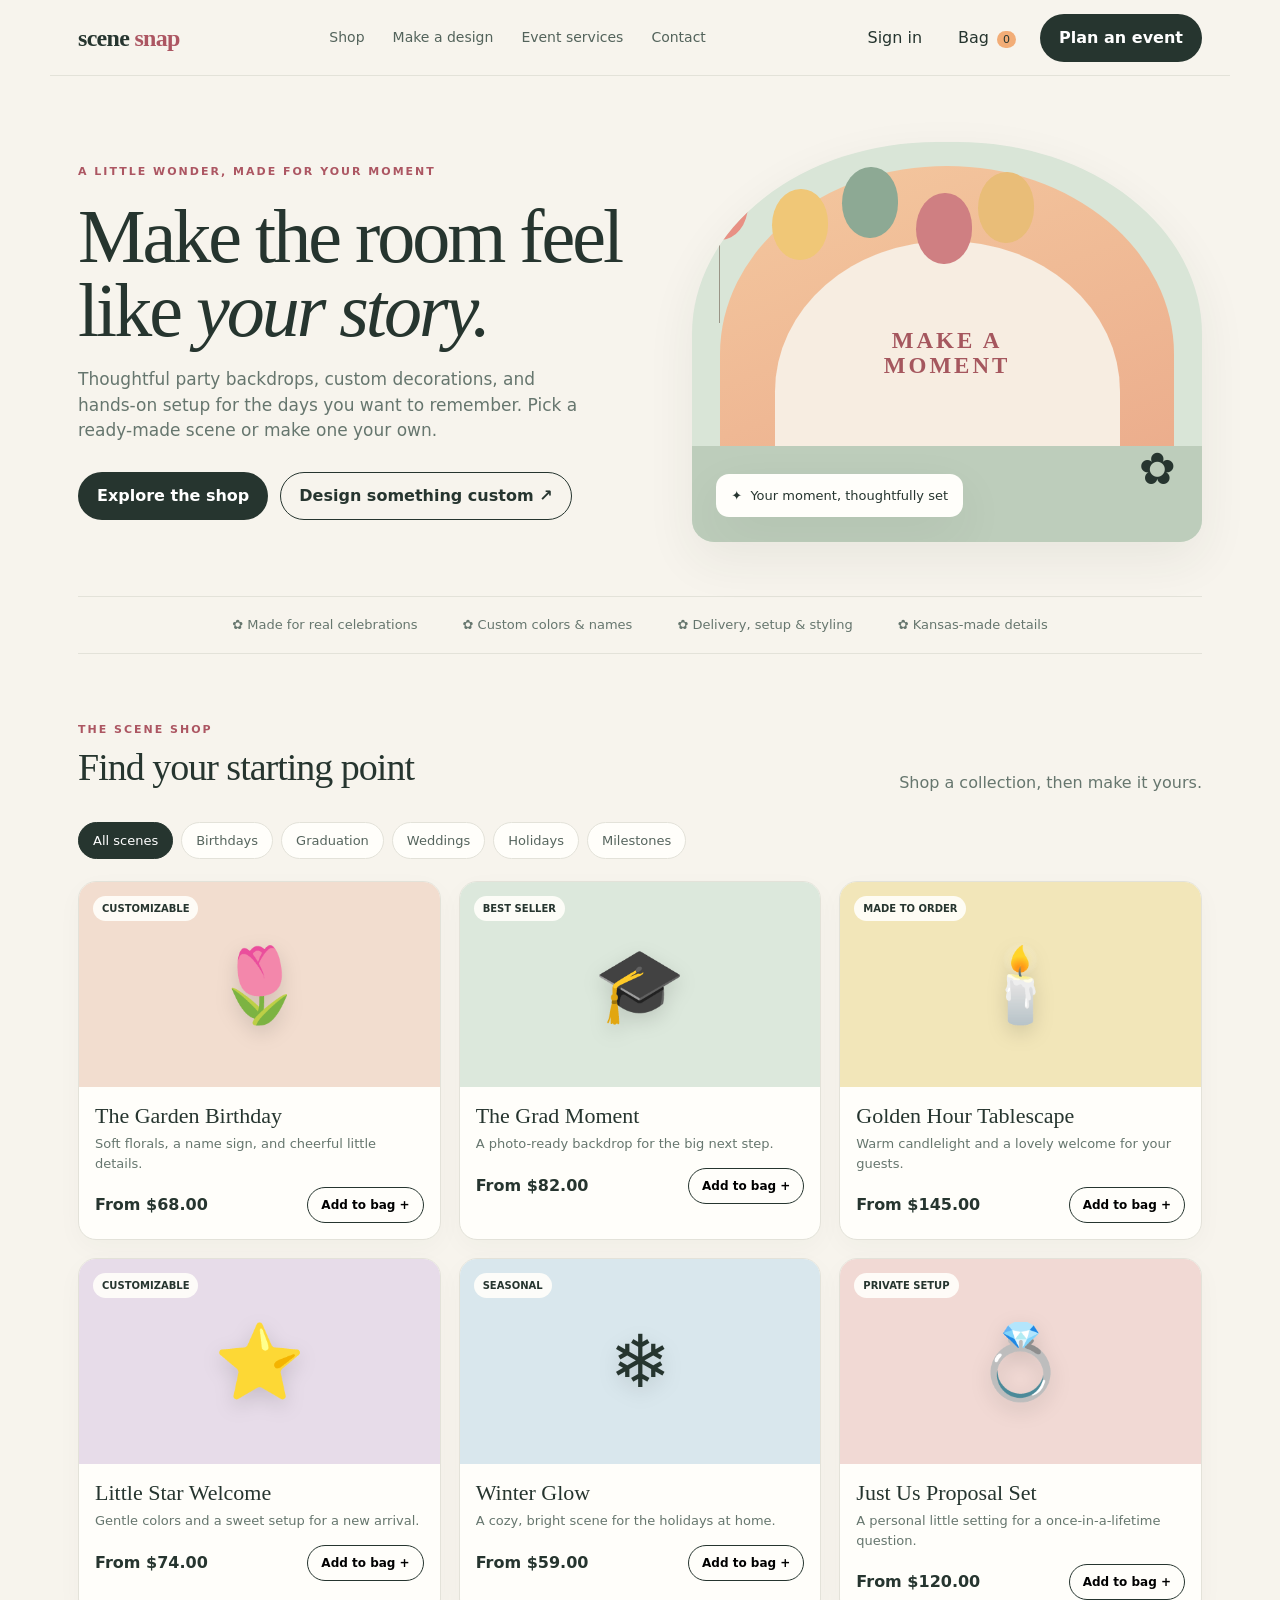
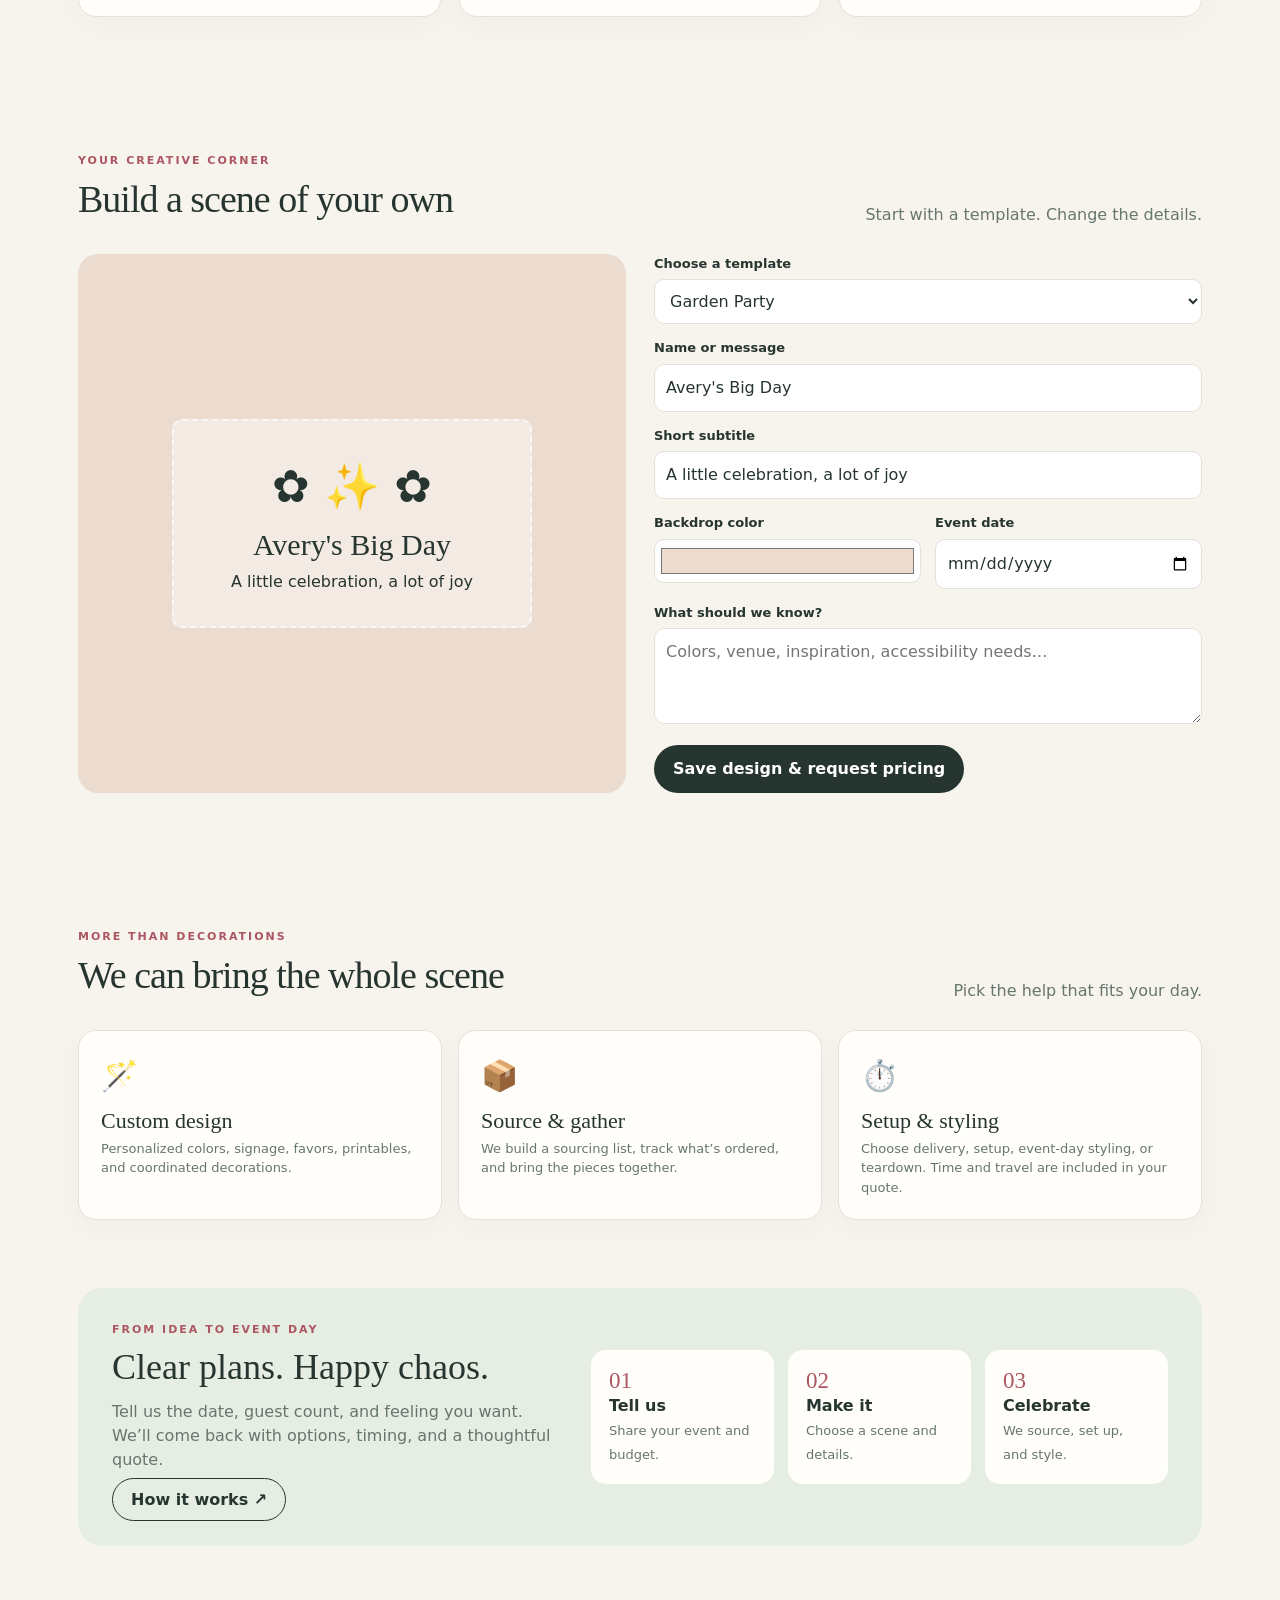
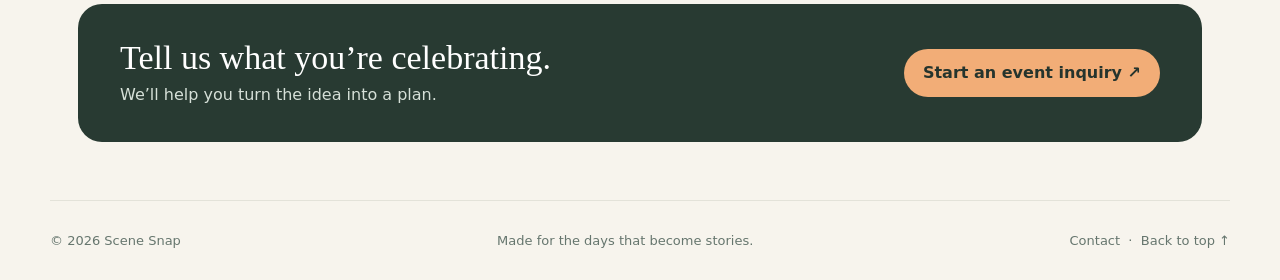
==== index.html @ 7cbe095a "Add Scene Snap storefront" ====
<!doctype html>
<html lang="en">
<head>
  <meta charset="utf-8"><meta name="viewport" content="width=device-width,initial-scale=1">
  <meta name="theme-color" content="#f7f4ed"><title>Scene Snap | Make the moment</title>
  <style>
    :root{--ink:#26352f;--muted:#66766e;--paper:#f7f4ed;--white:#fffefa;--green:#dce9dc;--orange:#f2ad77;--berry:#ac5662;--line:#e3e2d9;--shadow:0 18px 50px #27352d12}*{box-sizing:border-box}body{margin:0;background:var(--paper);color:var(--ink);font:16px/1.5 Inter,ui-sans-serif,system-ui,-apple-system,"Segoe UI",sans-serif}button,input,select,textarea{font:inherit}button{cursor:pointer}a{color:inherit;text-decoration:none}.shell{max-width:1180px;margin:auto;padding:0 28px}.topbar{height:76px;display:flex;align-items:center;justify-content:space-between;border-bottom:1px solid var(--line)}.brand{font-family:Georgia,serif;font-size:24px;font-weight:700;letter-spacing:-.7px}.brand i{font-style:normal;color:var(--berry)}.nav{display:flex;gap:28px;color:#53635b;font-size:14px}.nav a:hover{color:var(--berry)}.actions{display:flex;align-items:center;gap:12px}.plain,.pill{border:0;background:transparent;color:var(--ink);padding:10px 12px}.pill{background:var(--ink);color:white;border-radius:999px;padding:12px 19px;font-weight:650}.pill:hover{background:#3b5146}.cart{position:relative}.count{font-size:11px;background:var(--orange);border-radius:99px;padding:2px 6px;margin-left:3px}.hero{display:grid;grid-template-columns:1.04fr .96fr;gap:62px;align-items:center;padding:66px 0 54px}.eyebrow{text-transform:uppercase;letter-spacing:2px;font-size:11px;font-weight:800;color:var(--berry)}h1,h2,h3,p{margin-top:0}h1{font:clamp(45px,6vw,76px)/.98 Georgia,serif;letter-spacing:-3px;margin:18px 0 20px;max-width:600px}.hero p{max-width:500px;color:var(--muted);font-size:17px}.hero-ctas{display:flex;gap:12px;align-items:center;margin-top:28px}.secondary{border:1px solid var(--ink);border-radius:999px;padding:11px 18px;background:transparent;font-weight:650}.hero-art{height:400px;position:relative;border-radius:48% 48% 22px 22px;background:#d9e5d7;overflow:hidden;box-shadow:var(--shadow)}.arch{position:absolute;inset:24px 28px 0;background:linear-gradient(160deg,#f4c89f,#eaa889);border-radius:50% 50% 6px 6px}.arch:before{content:"";position:absolute;inset:20% 12% 0;background:#f7ede1;border-radius:50% 50% 0 0}.arch:after{content:"MAKE A\A MOMENT";white-space:pre;position:absolute;top:43%;left:0;right:0;text-align:center;font:700 23px/1.1 Georgia;color:#a5575e;letter-spacing:3px}.balloon{position:absolute;width:56px;height:71px;border-radius:52% 48% 50% 50%;background:#e89084;top:27px;box-shadow:80px 20px #f0c777,150px -2px #8da994,224px 24px #cf7f82,286px 3px #e9bd78}.balloon:after{content:"";position:absolute;left:27px;top:68px;height:86px;border-left:1px solid #9a9587}.floor{position:absolute;bottom:0;left:0;right:0;height:24%;background:#bdcdbb}.flower{position:absolute;right:26px;bottom:40px;font-size:44px}.note{position:absolute;bottom:25px;left:24px;background:var(--white);border-radius:13px;padding:12px 15px;font-size:13px;box-shadow:var(--shadow)}.trust{border-block:1px solid var(--line);padding:18px 0;display:flex;justify-content:center;gap:45px;color:#66766e;font-size:13px}.section{padding:68px 0}.section-head{display:flex;align-items:end;justify-content:space-between;margin-bottom:24px}.section h2{font:38px/1.05 Georgia,serif;letter-spacing:-1px;margin:10px 0}.section-head p{margin-bottom:3px;color:var(--muted)}.filters{display:flex;gap:8px;flex-wrap:wrap;margin-bottom:22px}.filter{border:1px solid var(--line);background:var(--white);border-radius:999px;padding:8px 14px;color:#56655e;font-size:13px}.filter.active{background:var(--ink);color:white;border-color:var(--ink)}.grid{display:grid;grid-template-columns:repeat(3,1fr);gap:18px}.card{background:var(--white);border:1px solid var(--line);border-radius:18px;overflow:hidden;box-shadow:0 8px 26px #27352d08}.card-art{height:205px;display:grid;place-items:center;font-size:73px;position:relative}.card-art span{filter:drop-shadow(0 7px 10px #0002)}.art1{background:#f2ddcf}.art2{background:#dce8dc}.art3{background:#f2e6b9}.art4{background:#e7dce9}.art5{background:#d9e7ed}.art6{background:#f1d9d4}.tag{position:absolute;top:14px;left:14px;background:#fffefaeb;padding:5px 9px;border-radius:99px;font-size:10px;font-weight:700}.card-body{padding:16px}.card-body h3{font:22px Georgia,serif;margin:0 0 5px}.card-body p{color:var(--muted);font-size:13px;margin-bottom:14px}.card-row{display:flex;align-items:center;justify-content:space-between}.price{font-weight:750}.add{border:1px solid var(--ink);border-radius:99px;background:transparent;padding:8px 13px;font-size:12px;font-weight:700}.add:hover{background:var(--ink);color:white}.how{background:#e6eee3;border-radius:24px;padding:34px;display:grid;grid-template-columns:1fr 1.3fr;gap:35px;align-items:center}.how h2{font:36px Georgia,serif;margin:7px 0 12px}.how p{color:var(--muted)}.steps{display:grid;grid-template-columns:repeat(3,1fr);gap:14px}.step{background:#fffefa;border-radius:15px;padding:18px}.step b{display:block;color:var(--berry);font:23px Georgia,serif}.step span{font-size:13px;color:var(--muted)}.builder{display:grid;grid-template-columns:1fr 1fr;gap:28px}.preview{min-height:300px;border-radius:20px;background:#ecdcd0;display:grid;place-items:center;text-align:center;padding:25px;position:relative;overflow:hidden}.preview .previewbox{border:2px dashed #fff9;padding:32px 22px;width:min(90%,360px);background:#fff6;border-radius:10px}.preview h3{font:30px Georgia,serif;margin:8px}.preview p{margin:0}.controls label{display:block;font-size:13px;font-weight:700;margin:0 0 6px}.controls input,.controls select,.controls textarea{width:100%;border:1px solid var(--line);border-radius:10px;padding:11px;background:white;margin-bottom:14px;color:var(--ink)}.controls input[type=color]{height:44px;padding:4px}.colorrow{display:grid;grid-template-columns:1fr 1fr;gap:14px}.service{display:grid;grid-template-columns:repeat(3,1fr);gap:16px}.service .card{padding:22px}.service .icon{font-size:30px}.service h3{font:22px Georgia,serif;margin:10px 0 5px}.service p{font-size:13px;color:var(--muted);margin:0}.cta{margin:58px 0;background:#283a32;color:#fff;border-radius:24px;padding:35px 42px;display:flex;align-items:center;justify-content:space-between}.cta h2{font:34px Georgia,serif;margin:0 0 6px}.cta p{margin:0;color:#d6e0d8}.cta .pill{background:var(--orange);color:#25342d}.footer{border-top:1px solid var(--line);padding:30px 0;color:var(--muted);font-size:13px;display:flex;justify-content:space-between}.modal-back{position:fixed;inset:0;background:#18221dcc;display:none;place-items:center;padding:20px;z-index:5}.modal-back.open{display:grid}.modal{width:min(590px,100%);background:var(--white);border-radius:22px;padding:27px;max-height:90vh;overflow:auto;box-shadow:0 30px 100px #0004}.modal-top{display:flex;justify-content:space-between;align-items:start}.modal h2{font:30px Georgia,serif;margin-bottom:7px}.close{border:0;background:#f1eee7;border-radius:50%;width:34px;height:34px}.notice{font-size:12px;color:var(--muted);background:#edf3eb;border-radius:10px;padding:12px;margin:6px 0 16px}.toast{position:fixed;bottom:22px;left:50%;transform:translate(-50%,20px);opacity:0;transition:.25s;background:var(--ink);color:#fff;padding:12px 18px;border-radius:99px;z-index:8;pointer-events:none}.toast.show{opacity:1;transform:translate(-50%,0)}.mobile-menu{display:none}
    @media(max-width:800px){.nav{display:none}.hero{grid-template-columns:1fr;gap:30px;padding-top:45px}.hero-art{height:330px}.trust{gap:14px;flex-wrap:wrap}.grid{grid-template-columns:repeat(2,1fr)}.how{grid-template-columns:1fr}.service{grid-template-columns:1fr}.builder{grid-template-columns:1fr}.cta{display:block}.cta .pill{margin-top:20px}.section{padding:48px 0}}
    @media(max-width:520px){.shell{padding:0 17px}.topbar{height:64px}.brand{font-size:21px}.actions .plain{display:none}h1{font-size:51px}.hero-art{height:285px}.balloon{transform:scale(.78);transform-origin:top left}.grid{grid-template-columns:1fr}.card-art{height:190px}.section-head{display:block}.section-head p{margin-top:8px}.trust{justify-content:flex-start}.steps{grid-template-columns:1fr}.how{padding:24px}.cta{padding:27px}.footer{display:block}.footer span{display:block;margin:4px 0}}
  </style>
</head>
<body>
  <header class="shell topbar"><a class="brand" href="#top">scene <i>snap</i></a><nav class="nav"><a href="#shop">Shop</a><a href="#make">Make a design</a><a href="#services">Event services</a><a href="#contact">Contact</a></nav><div class="actions"><button class="plain" onclick="openModal('account')">Sign in</button><button class="plain cart" onclick="openModal('cart')">Bag <span class="count" id="cartCount">0</span></button><button class="pill" onclick="openModal('quote')">Plan an event</button></div></header>
  <main id="top" class="shell">
    <section class="hero"><div><div class="eyebrow">A little wonder, made for your moment</div><h1>Make the room feel like <i>your story.</i></h1><p>Thoughtful party backdrops, custom decorations, and hands-on setup for the days you want to remember. Pick a ready-made scene or make one your own.</p><div class="hero-ctas"><a class="pill" href="#shop">Explore the shop</a><a class="secondary" href="#make">Design something custom ↗</a></div></div><div class="hero-art"><div class="arch"></div><div class="balloon"></div><div class="floor"></div><div class="flower">✿</div><div class="note">✦ &nbsp;Your moment, thoughtfully set</div></div></section>
    <div class="trust"><span>✿ Made for real celebrations</span><span>✿ Custom colors & names</span><span>✿ Delivery, setup & styling</span><span>✿ Kansas-made details</span></div>
    <section class="section" id="shop"><div class="section-head"><div><div class="eyebrow">The scene shop</div><h2>Find your starting point</h2></div><p>Shop a collection, then make it yours.</p></div><div class="filters" id="filters"><button class="filter active" data-cat="All">All scenes</button><button class="filter" data-cat="Birthday">Birthdays</button><button class="filter" data-cat="Graduation">Graduation</button><button class="filter" data-cat="Wedding">Weddings</button><button class="filter" data-cat="Holiday">Holidays</button><button class="filter" data-cat="Milestone">Milestones</button></div><div class="grid" id="products"></div></section>
    <section class="section" id="make"><div class="section-head"><div><div class="eyebrow">Your creative corner</div><h2>Build a scene of your own</h2></div><p>Start with a template. Change the details.</p></div><div class="builder"><div class="preview" id="preview"><div class="previewbox"><div id="prevEmoji" style="font-size:45px">✿ ✨ ✿</div><h3 id="prevTitle">Avery's Big Day</h3><p id="prevSub">A little celebration, a lot of joy</p></div></div><div class="controls"><label for="designTemplate">Choose a template</label><select id="designTemplate"><option>Garden Party</option><option>Modern Milestone</option><option>Golden Hour</option><option>Little Star</option></select><label for="designName">Name or message</label><input id="designName" value="Avery's Big Day" maxlength="42"><label for="designSub">Short subtitle</label><input id="designSub" value="A little celebration, a lot of joy" maxlength="54"><div class="colorrow"><div><label for="designColor">Backdrop color</label><input id="designColor" type="color" value="#ecdcd0"></div><div><label for="designDate">Event date</label><input id="designDate" type="date"></div></div><label for="designNotes">What should we know?</label><textarea id="designNotes" rows="3" placeholder="Colors, venue, inspiration, accessibility needs…"></textarea><button class="pill" onclick="requestDesign()">Save design & request pricing</button></div></div></section>
    <section class="section" id="services"><div class="section-head"><div><div class="eyebrow">More than decorations</div><h2>We can bring the whole scene</h2></div><p>Pick the help that fits your day.</p></div><div class="service"><article class="card"><div class="icon">🪄</div><h3>Custom design</h3><p>Personalized colors, signage, favors, printables, and coordinated decorations.</p></article><article class="card"><div class="icon">📦</div><h3>Source & gather</h3><p>We build a sourcing list, track what’s ordered, and bring the pieces together.</p></article><article class="card"><div class="icon">⏱️</div><h3>Setup & styling</h3><p>Choose delivery, setup, event-day styling, or teardown. Time and travel are included in your quote.</p></article></div></section>
    <section class="how"><div><div class="eyebrow">From idea to event day</div><h2>Clear plans. Happy chaos.</h2><p>Tell us the date, guest count, and feeling you want. We’ll come back with options, timing, and a thoughtful quote.</p><a href="#contact" class="secondary">How it works ↗</a></div><div class="steps"><div class="step"><b>01</b><strong>Tell us</strong><br><span>Share your event and budget.</span></div><div class="step"><b>02</b><strong>Make it</strong><br><span>Choose a scene and details.</span></div><div class="step"><b>03</b><strong>Celebrate</strong><br><span>We source, set up, and style.</span></div></div></section>
    <section class="cta" id="contact"><div><h2>Tell us what you’re celebrating.</h2><p>We’ll help you turn the idea into a plan.</p></div><button class="pill" onclick="openModal('quote')">Start an event inquiry ↗</button></section>
  </main><footer class="shell footer"><span>© <span id="year"></span> Scene Snap</span><span>Made for the days that become stories.</span><span><a href="#contact">Contact</a> &nbsp;·&nbsp; <a href="#top">Back to top ↑</a></span></footer>
  <div class="modal-back" id="modalBack" onclick="backdropClose(event)"><section class="modal" role="dialog" aria-modal="true"><div class="modal-top"><div><div class="eyebrow" id="modalEye">Scene Snap</div><h2 id="modalTitle">Let’s plan your event</h2></div><button class="close" onclick="closeModal()" aria-label="Close">×</button></div><div id="modalBody"></div></section></div><div class="toast" id="toast"></div>
<script>
const inventory=[
 {name:'The Garden Birthday',category:'Birthday',price:68,emoji:'🌷',class:'art1',tag:'CUSTOMIZABLE',desc:'Soft florals, a name sign, and cheerful little details.'},
 {name:'The Grad Moment',category:'Graduation',price:82,emoji:'🎓',class:'art2',tag:'BEST SELLER',desc:'A photo-ready backdrop for the big next step.'},
 {name:'Golden Hour Tablescape',category:'Wedding',price:145,emoji:'🕯️',class:'art3',tag:'MADE TO ORDER',desc:'Warm candlelight and a lovely welcome for your guests.'},
 {name:'Little Star Welcome',category:'Milestone',price:74,emoji:'⭐',class:'art4',tag:'CUSTOMIZABLE',desc:'Gentle colors and a sweet setup for a new arrival.'},
 {name:'Winter Glow',category:'Holiday',price:59,emoji:'❄️',class:'art5',tag:'SEASONAL',desc:'A cozy, bright scene for the holidays at home.'},
 {name:'Just Us Proposal Set',category:'Milestone',price:120,emoji:'💍',class:'art6',tag:'PRIVATE SETUP',desc:'A personal little setting for a once-in-a-lifetime question.'}
];let cart=[];let activeCategory='All';
function money(n){return '$'+n.toFixed(2)}
function drawProducts(){document.getElementById('products').innerHTML=inventory.filter(x=>activeCategory==='All'||x.category===activeCategory).map((x,i)=>`<article class="card"><div class="card-art ${x.class}"><span>${x.emoji}</span><b class="tag">${x.tag}</b></div><div class="card-body"><h3>${x.name}</h3><p>${x.desc}</p><div class="card-row"><span class="price">From ${money(x.price)}</span><button class="add" onclick="addToCart('${x.name}')">Add to bag +</button></div></div></article>`).join('')}
document.getElementById('filters').addEventListener('click',e=>{const b=e.target.closest('button[data-cat]');if(!b)return;activeCategory=b.dataset.cat;document.querySelectorAll('.filter').forEach(x=>x.classList.toggle('active',x===b));drawProducts()});
function addToCart(name){cart.push(name);document.getElementById('cartCount').textContent=cart.length;toast(`${name} added to your bag`)}
function toast(s){const t=document.getElementById('toast');t.textContent=s;t.classList.add('show');setTimeout(()=>t.classList.remove('show'),2200)}
const setPreview=()=>{document.getElementById('prevTitle').textContent=document.getElementById('designName').value||'Your celebration';document.getElementById('prevSub').textContent=document.getElementById('designSub').value||'Made just for you';document.getElementById('preview').style.background=document.getElementById('designColor').value;const emoji={"Garden Party":"✿ ✨ ✿","Modern Milestone":"✦ 〰 ✦","Golden Hour":"☼ ✧ ☼","Little Star":"☾ ★ ☾"};document.getElementById('prevEmoji').textContent=emoji[document.getElementById('designTemplate').value]};['designName','designSub','designColor','designTemplate'].forEach(id=>document.getElementById(id).addEventListener('input',setPreview));
function modalForm(kind){if(kind==='account')return `<div class="notice"><b>One sign-in, the right view.</b> Customers see their orders and designs. Approved staff accounts receive work tools after their issued work email is verified. The CEO console requires a separate owner permission.</div><label>Email address</label><input id="email" type="email" placeholder="you@example.com"><label>Password</label><input id="password" type="password" placeholder="Password"><button class="pill" onclick="toast('Connect secure sign-in to enable accounts')">Continue securely</button><p style="font-size:12px;color:#66766e;margin-top:14px">Account creation and role checks are handled by the secure database service; this storefront preview does not collect passwords.</p>`;
if(kind==='cart')return `<div>${cart.length?cart.map(n=>`<p>✿ &nbsp;${n}</p>`).join(''):`<p>Your bag is waiting for a little celebration.</p>`}</div>${cart.length?`<div class="notice">Items shown are starting prices. Customization, delivery, setup time, and taxes are confirmed in your quote.</div><button class="pill" onclick="closeModal();openModal('quote')">Request a quote for my bag</button>`:''}`;
return `<div class="notice">Tell us the basics. We’ll confirm availability, sourcing, setup time, travel, and the final price before you book.</div><div class="colorrow"><div><label>Your name</label><input id="qName" placeholder="Name"></div><div><label>Email</label><input id="qEmail" type="email" placeholder="you@example.com"></div></div><div class="colorrow"><div><label>What are you celebrating?</label><select id="qType"><option>Birthday</option><option>Graduation</option><option>Wedding</option><option>Holiday gathering</option><option>Proposal or anniversary</option><option>Something else</option></select></div><div><label>Event date</label><input id="qDate" type="date"></div></div><label>Venue or town</label><input id="qPlace" placeholder="Venue / city"><label>What do you have in mind?</label><textarea id="qDetails" rows="3" placeholder="Guest count, colors, budget range, delivery or setup…"></textarea><button class="pill" onclick="sendInquiry()">Send event inquiry</button>`}
function openModal(kind){const back=document.getElementById('modalBack');back.classList.add('open');document.getElementById('modalBody').innerHTML=modalForm(kind);document.getElementById('modalTitle').textContent=kind==='cart'?'Your bag':kind==='account'?'Welcome back':'Let’s plan your event';document.getElementById('modalEye').textContent=kind==='account'?'Your Scene Snap account':kind==='cart'?'Your selections':'Event inquiry'}function closeModal(){document.getElementById('modalBack').classList.remove('open')}function backdropClose(e){if(e.target.id==='modalBack')closeModal()}
function sendInquiry(){const name=document.getElementById('qName').value.trim(),email=document.getElementById('qEmail').value.trim(),date=document.getElementById('qDate').value;if(!name||!email||!date){toast('Add your name, email, and event date');return}toast('Inquiry preview saved. Secure database connection is needed to send it.');closeModal()}
function requestDesign(){toast('Design preview saved. Connect the customer account database to submit pricing requests.')}
document.getElementById('year').textContent=new Date().getFullYear();drawProducts();
</script>
</body></html>
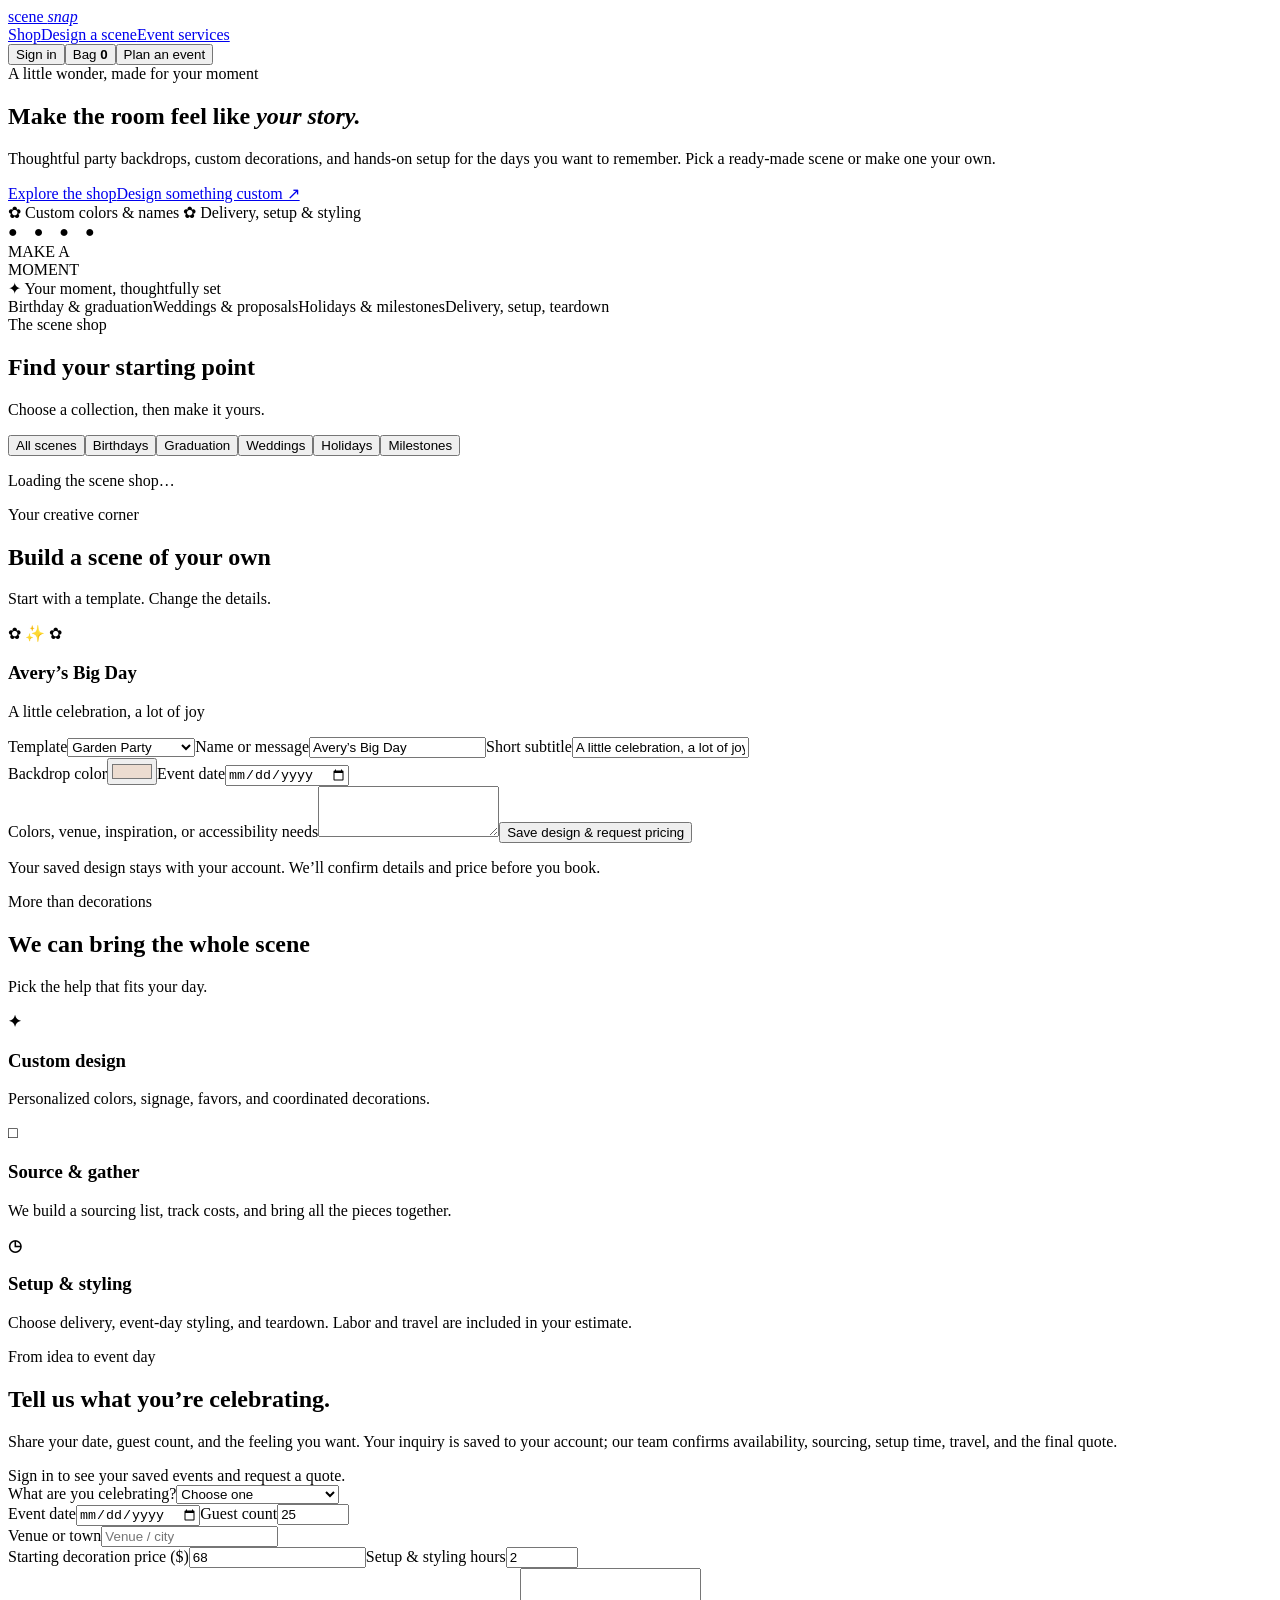
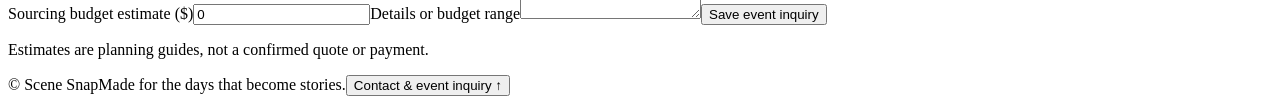
==== commit 45a03283: "Make index.html part of the runnable full-stack app" ====
--- a/index.html
+++ b/index.html
@@ -1,47 +1,13 @@
-<!doctype html>
-<html lang="en">
-<head>
-  <meta charset="utf-8"><meta name="viewport" content="width=device-width,initial-scale=1">
-  <meta name="theme-color" content="#f7f4ed"><title>Scene Snap | Make the moment</title>
-  <style>
-    :root{--ink:#26352f;--muted:#66766e;--paper:#f7f4ed;--white:#fffefa;--green:#dce9dc;--orange:#f2ad77;--berry:#ac5662;--line:#e3e2d9;--shadow:0 18px 50px #27352d12}*{box-sizing:border-box}body{margin:0;background:var(--paper);color:var(--ink);font:16px/1.5 Inter,ui-sans-serif,system-ui,-apple-system,"Segoe UI",sans-serif}button,input,select,textarea{font:inherit}button{cursor:pointer}a{color:inherit;text-decoration:none}.shell{max-width:1180px;margin:auto;padding:0 28px}.topbar{height:76px;display:flex;align-items:center;justify-content:space-between;border-bottom:1px solid var(--line)}.brand{font-family:Georgia,serif;font-size:24px;font-weight:700;letter-spacing:-.7px}.brand i{font-style:normal;color:var(--berry)}.nav{display:flex;gap:28px;color:#53635b;font-size:14px}.nav a:hover{color:var(--berry)}.actions{display:flex;align-items:center;gap:12px}.plain,.pill{border:0;background:transparent;color:var(--ink);padding:10px 12px}.pill{background:var(--ink);color:white;border-radius:999px;padding:12px 19px;font-weight:650}.pill:hover{background:#3b5146}.cart{position:relative}.count{font-size:11px;background:var(--orange);border-radius:99px;padding:2px 6px;margin-left:3px}.hero{display:grid;grid-template-columns:1.04fr .96fr;gap:62px;align-items:center;padding:66px 0 54px}.eyebrow{text-transform:uppercase;letter-spacing:2px;font-size:11px;font-weight:800;color:var(--berry)}h1,h2,h3,p{margin-top:0}h1{font:clamp(45px,6vw,76px)/.98 Georgia,serif;letter-spacing:-3px;margin:18px 0 20px;max-width:600px}.hero p{max-width:500px;color:var(--muted);font-size:17px}.hero-ctas{display:flex;gap:12px;align-items:center;margin-top:28px}.secondary{border:1px solid var(--ink);border-radius:999px;padding:11px 18px;background:transparent;font-weight:650}.hero-art{height:400px;position:relative;border-radius:48% 48% 22px 22px;background:#d9e5d7;overflow:hidden;box-shadow:var(--shadow)}.arch{position:absolute;inset:24px 28px 0;background:linear-gradient(160deg,#f4c89f,#eaa889);border-radius:50% 50% 6px 6px}.arch:before{content:"";position:absolute;inset:20% 12% 0;background:#f7ede1;border-radius:50% 50% 0 0}.arch:after{content:"MAKE A\A MOMENT";white-space:pre;position:absolute;top:43%;left:0;right:0;text-align:center;font:700 23px/1.1 Georgia;color:#a5575e;letter-spacing:3px}.balloon{position:absolute;width:56px;height:71px;border-radius:52% 48% 50% 50%;background:#e89084;top:27px;box-shadow:80px 20px #f0c777,150px -2px #8da994,224px 24px #cf7f82,286px 3px #e9bd78}.balloon:after{content:"";position:absolute;left:27px;top:68px;height:86px;border-left:1px solid #9a9587}.floor{position:absolute;bottom:0;left:0;right:0;height:24%;background:#bdcdbb}.flower{position:absolute;right:26px;bottom:40px;font-size:44px}.note{position:absolute;bottom:25px;left:24px;background:var(--white);border-radius:13px;padding:12px 15px;font-size:13px;box-shadow:var(--shadow)}.trust{border-block:1px solid var(--line);padding:18px 0;display:flex;justify-content:center;gap:45px;color:#66766e;font-size:13px}.section{padding:68px 0}.section-head{display:flex;align-items:end;justify-content:space-between;margin-bottom:24px}.section h2{font:38px/1.05 Georgia,serif;letter-spacing:-1px;margin:10px 0}.section-head p{margin-bottom:3px;color:var(--muted)}.filters{display:flex;gap:8px;flex-wrap:wrap;margin-bottom:22px}.filter{border:1px solid var(--line);background:var(--white);border-radius:999px;padding:8px 14px;color:#56655e;font-size:13px}.filter.active{background:var(--ink);color:white;border-color:var(--ink)}.grid{display:grid;grid-template-columns:repeat(3,1fr);gap:18px}.card{background:var(--white);border:1px solid var(--line);border-radius:18px;overflow:hidden;box-shadow:0 8px 26px #27352d08}.card-art{height:205px;display:grid;place-items:center;font-size:73px;position:relative}.card-art span{filter:drop-shadow(0 7px 10px #0002)}.art1{background:#f2ddcf}.art2{background:#dce8dc}.art3{background:#f2e6b9}.art4{background:#e7dce9}.art5{background:#d9e7ed}.art6{background:#f1d9d4}.tag{position:absolute;top:14px;left:14px;background:#fffefaeb;padding:5px 9px;border-radius:99px;font-size:10px;font-weight:700}.card-body{padding:16px}.card-body h3{font:22px Georgia,serif;margin:0 0 5px}.card-body p{color:var(--muted);font-size:13px;margin-bottom:14px}.card-row{display:flex;align-items:center;justify-content:space-between}.price{font-weight:750}.add{border:1px solid var(--ink);border-radius:99px;background:transparent;padding:8px 13px;font-size:12px;font-weight:700}.add:hover{background:var(--ink);color:white}.how{background:#e6eee3;border-radius:24px;padding:34px;display:grid;grid-template-columns:1fr 1.3fr;gap:35px;align-items:center}.how h2{font:36px Georgia,serif;margin:7px 0 12px}.how p{color:var(--muted)}.steps{display:grid;grid-template-columns:repeat(3,1fr);gap:14px}.step{background:#fffefa;border-radius:15px;padding:18px}.step b{display:block;color:var(--berry);font:23px Georgia,serif}.step span{font-size:13px;color:var(--muted)}.builder{display:grid;grid-template-columns:1fr 1fr;gap:28px}.preview{min-height:300px;border-radius:20px;background:#ecdcd0;display:grid;place-items:center;text-align:center;padding:25px;position:relative;overflow:hidden}.preview .previewbox{border:2px dashed #fff9;padding:32px 22px;width:min(90%,360px);background:#fff6;border-radius:10px}.preview h3{font:30px Georgia,serif;margin:8px}.preview p{margin:0}.controls label{display:block;font-size:13px;font-weight:700;margin:0 0 6px}.controls input,.controls select,.controls textarea{width:100%;border:1px solid var(--line);border-radius:10px;padding:11px;background:white;margin-bottom:14px;color:var(--ink)}.controls input[type=color]{height:44px;padding:4px}.colorrow{display:grid;grid-template-columns:1fr 1fr;gap:14px}.service{display:grid;grid-template-columns:repeat(3,1fr);gap:16px}.service .card{padding:22px}.service .icon{font-size:30px}.service h3{font:22px Georgia,serif;margin:10px 0 5px}.service p{font-size:13px;color:var(--muted);margin:0}.cta{margin:58px 0;background:#283a32;color:#fff;border-radius:24px;padding:35px 42px;display:flex;align-items:center;justify-content:space-between}.cta h2{font:34px Georgia,serif;margin:0 0 6px}.cta p{margin:0;color:#d6e0d8}.cta .pill{background:var(--orange);color:#25342d}.footer{border-top:1px solid var(--line);padding:30px 0;color:var(--muted);font-size:13px;display:flex;justify-content:space-between}.modal-back{position:fixed;inset:0;background:#18221dcc;display:none;place-items:center;padding:20px;z-index:5}.modal-back.open{display:grid}.modal{width:min(590px,100%);background:var(--white);border-radius:22px;padding:27px;max-height:90vh;overflow:auto;box-shadow:0 30px 100px #0004}.modal-top{display:flex;justify-content:space-between;align-items:start}.modal h2{font:30px Georgia,serif;margin-bottom:7px}.close{border:0;background:#f1eee7;border-radius:50%;width:34px;height:34px}.notice{font-size:12px;color:var(--muted);background:#edf3eb;border-radius:10px;padding:12px;margin:6px 0 16px}.toast{position:fixed;bottom:22px;left:50%;transform:translate(-50%,20px);opacity:0;transition:.25s;background:var(--ink);color:#fff;padding:12px 18px;border-radius:99px;z-index:8;pointer-events:none}.toast.show{opacity:1;transform:translate(-50%,0)}.mobile-menu{display:none}
-    @media(max-width:800px){.nav{display:none}.hero{grid-template-columns:1fr;gap:30px;padding-top:45px}.hero-art{height:330px}.trust{gap:14px;flex-wrap:wrap}.grid{grid-template-columns:repeat(2,1fr)}.how{grid-template-columns:1fr}.service{grid-template-columns:1fr}.builder{grid-template-columns:1fr}.cta{display:block}.cta .pill{margin-top:20px}.section{padding:48px 0}}
-    @media(max-width:520px){.shell{padding:0 17px}.topbar{height:64px}.brand{font-size:21px}.actions .plain{display:none}h1{font-size:51px}.hero-art{height:285px}.balloon{transform:scale(.78);transform-origin:top left}.grid{grid-template-columns:1fr}.card-art{height:190px}.section-head{display:block}.section-head p{margin-top:8px}.trust{justify-content:flex-start}.steps{grid-template-columns:1fr}.how{padding:24px}.cta{padding:27px}.footer{display:block}.footer span{display:block;margin:4px 0}}
-  </style>
-</head>
-<body>
-  <header class="shell topbar"><a class="brand" href="#top">scene <i>snap</i></a><nav class="nav"><a href="#shop">Shop</a><a href="#make">Make a design</a><a href="#services">Event services</a><a href="#contact">Contact</a></nav><div class="actions"><button class="plain" onclick="openModal('account')">Sign in</button><button class="plain cart" onclick="openModal('cart')">Bag <span class="count" id="cartCount">0</span></button><button class="pill" onclick="openModal('quote')">Plan an event</button></div></header>
-  <main id="top" class="shell">
-    <section class="hero"><div><div class="eyebrow">A little wonder, made for your moment</div><h1>Make the room feel like <i>your story.</i></h1><p>Thoughtful party backdrops, custom decorations, and hands-on setup for the days you want to remember. Pick a ready-made scene or make one your own.</p><div class="hero-ctas"><a class="pill" href="#shop">Explore the shop</a><a class="secondary" href="#make">Design something custom ↗</a></div></div><div class="hero-art"><div class="arch"></div><div class="balloon"></div><div class="floor"></div><div class="flower">✿</div><div class="note">✦ &nbsp;Your moment, thoughtfully set</div></div></section>
-    <div class="trust"><span>✿ Made for real celebrations</span><span>✿ Custom colors & names</span><span>✿ Delivery, setup & styling</span><span>✿ Kansas-made details</span></div>
-    <section class="section" id="shop"><div class="section-head"><div><div class="eyebrow">The scene shop</div><h2>Find your starting point</h2></div><p>Shop a collection, then make it yours.</p></div><div class="filters" id="filters"><button class="filter active" data-cat="All">All scenes</button><button class="filter" data-cat="Birthday">Birthdays</button><button class="filter" data-cat="Graduation">Graduation</button><button class="filter" data-cat="Wedding">Weddings</button><button class="filter" data-cat="Holiday">Holidays</button><button class="filter" data-cat="Milestone">Milestones</button></div><div class="grid" id="products"></div></section>
-    <section class="section" id="make"><div class="section-head"><div><div class="eyebrow">Your creative corner</div><h2>Build a scene of your own</h2></div><p>Start with a template. Change the details.</p></div><div class="builder"><div class="preview" id="preview"><div class="previewbox"><div id="prevEmoji" style="font-size:45px">✿ ✨ ✿</div><h3 id="prevTitle">Avery's Big Day</h3><p id="prevSub">A little celebration, a lot of joy</p></div></div><div class="controls"><label for="designTemplate">Choose a template</label><select id="designTemplate"><option>Garden Party</option><option>Modern Milestone</option><option>Golden Hour</option><option>Little Star</option></select><label for="designName">Name or message</label><input id="designName" value="Avery's Big Day" maxlength="42"><label for="designSub">Short subtitle</label><input id="designSub" value="A little celebration, a lot of joy" maxlength="54"><div class="colorrow"><div><label for="designColor">Backdrop color</label><input id="designColor" type="color" value="#ecdcd0"></div><div><label for="designDate">Event date</label><input id="designDate" type="date"></div></div><label for="designNotes">What should we know?</label><textarea id="designNotes" rows="3" placeholder="Colors, venue, inspiration, accessibility needs…"></textarea><button class="pill" onclick="requestDesign()">Save design & request pricing</button></div></div></section>
-    <section class="section" id="services"><div class="section-head"><div><div class="eyebrow">More than decorations</div><h2>We can bring the whole scene</h2></div><p>Pick the help that fits your day.</p></div><div class="service"><article class="card"><div class="icon">🪄</div><h3>Custom design</h3><p>Personalized colors, signage, favors, printables, and coordinated decorations.</p></article><article class="card"><div class="icon">📦</div><h3>Source & gather</h3><p>We build a sourcing list, track what’s ordered, and bring the pieces together.</p></article><article class="card"><div class="icon">⏱️</div><h3>Setup & styling</h3><p>Choose delivery, setup, event-day styling, or teardown. Time and travel are included in your quote.</p></article></div></section>
-    <section class="how"><div><div class="eyebrow">From idea to event day</div><h2>Clear plans. Happy chaos.</h2><p>Tell us the date, guest count, and feeling you want. We’ll come back with options, timing, and a thoughtful quote.</p><a href="#contact" class="secondary">How it works ↗</a></div><div class="steps"><div class="step"><b>01</b><strong>Tell us</strong><br><span>Share your event and budget.</span></div><div class="step"><b>02</b><strong>Make it</strong><br><span>Choose a scene and details.</span></div><div class="step"><b>03</b><strong>Celebrate</strong><br><span>We source, set up, and style.</span></div></div></section>
-    <section class="cta" id="contact"><div><h2>Tell us what you’re celebrating.</h2><p>We’ll help you turn the idea into a plan.</p></div><button class="pill" onclick="openModal('quote')">Start an event inquiry ↗</button></section>
-  </main><footer class="shell footer"><span>© <span id="year"></span> Scene Snap</span><span>Made for the days that become stories.</span><span><a href="#contact">Contact</a> &nbsp;·&nbsp; <a href="#top">Back to top ↑</a></span></footer>
-  <div class="modal-back" id="modalBack" onclick="backdropClose(event)"><section class="modal" role="dialog" aria-modal="true"><div class="modal-top"><div><div class="eyebrow" id="modalEye">Scene Snap</div><h2 id="modalTitle">Let’s plan your event</h2></div><button class="close" onclick="closeModal()" aria-label="Close">×</button></div><div id="modalBody"></div></section></div><div class="toast" id="toast"></div>
-<script>
-const inventory=[
- {name:'The Garden Birthday',category:'Birthday',price:68,emoji:'🌷',class:'art1',tag:'CUSTOMIZABLE',desc:'Soft florals, a name sign, and cheerful little details.'},
- {name:'The Grad Moment',category:'Graduation',price:82,emoji:'🎓',class:'art2',tag:'BEST SELLER',desc:'A photo-ready backdrop for the big next step.'},
- {name:'Golden Hour Tablescape',category:'Wedding',price:145,emoji:'🕯️',class:'art3',tag:'MADE TO ORDER',desc:'Warm candlelight and a lovely welcome for your guests.'},
- {name:'Little Star Welcome',category:'Milestone',price:74,emoji:'⭐',class:'art4',tag:'CUSTOMIZABLE',desc:'Gentle colors and a sweet setup for a new arrival.'},
- {name:'Winter Glow',category:'Holiday',price:59,emoji:'❄️',class:'art5',tag:'SEASONAL',desc:'A cozy, bright scene for the holidays at home.'},
- {name:'Just Us Proposal Set',category:'Milestone',price:120,emoji:'💍',class:'art6',tag:'PRIVATE SETUP',desc:'A personal little setting for a once-in-a-lifetime question.'}
-];let cart=[];let activeCategory='All';
-function money(n){return '$'+n.toFixed(2)}
-function drawProducts(){document.getElementById('products').innerHTML=inventory.filter(x=>activeCategory==='All'||x.category===activeCategory).map((x,i)=>`<article class="card"><div class="card-art ${x.class}"><span>${x.emoji}</span><b class="tag">${x.tag}</b></div><div class="card-body"><h3>${x.name}</h3><p>${x.desc}</p><div class="card-row"><span class="price">From ${money(x.price)}</span><button class="add" onclick="addToCart('${x.name}')">Add to bag +</button></div></div></article>`).join('')}
-document.getElementById('filters').addEventListener('click',e=>{const b=e.target.closest('button[data-cat]');if(!b)return;activeCategory=b.dataset.cat;document.querySelectorAll('.filter').forEach(x=>x.classList.toggle('active',x===b));drawProducts()});
-function addToCart(name){cart.push(name);document.getElementById('cartCount').textContent=cart.length;toast(`${name} added to your bag`)}
-function toast(s){const t=document.getElementById('toast');t.textContent=s;t.classList.add('show');setTimeout(()=>t.classList.remove('show'),2200)}
-const setPreview=()=>{document.getElementById('prevTitle').textContent=document.getElementById('designName').value||'Your celebration';document.getElementById('prevSub').textContent=document.getElementById('designSub').value||'Made just for you';document.getElementById('preview').style.background=document.getElementById('designColor').value;const emoji={"Garden Party":"✿ ✨ ✿","Modern Milestone":"✦ 〰 ✦","Golden Hour":"☼ ✧ ☼","Little Star":"☾ ★ ☾"};document.getElementById('prevEmoji').textContent=emoji[document.getElementById('designTemplate').value]};['designName','designSub','designColor','designTemplate'].forEach(id=>document.getElementById(id).addEventListener('input',setPreview));
-function modalForm(kind){if(kind==='account')return `<div class="notice"><b>One sign-in, the right view.</b> Customers see their orders and designs. Approved staff accounts receive work tools after their issued work email is verified. The CEO console requires a separate owner permission.</div><label>Email address</label><input id="email" type="email" placeholder="you@example.com"><label>Password</label><input id="password" type="password" placeholder="Password"><button class="pill" onclick="toast('Connect secure sign-in to enable accounts')">Continue securely</button><p style="font-size:12px;color:#66766e;margin-top:14px">Account creation and role checks are handled by the secure database service; this storefront preview does not collect passwords.</p>`;
-if(kind==='cart')return `<div>${cart.length?cart.map(n=>`<p>✿ &nbsp;${n}</p>`).join(''):`<p>Your bag is waiting for a little celebration.</p>`}</div>${cart.length?`<div class="notice">Items shown are starting prices. Customization, delivery, setup time, and taxes are confirmed in your quote.</div><button class="pill" onclick="closeModal();openModal('quote')">Request a quote for my bag</button>`:''}`;
-return `<div class="notice">Tell us the basics. We’ll confirm availability, sourcing, setup time, travel, and the final price before you book.</div><div class="colorrow"><div><label>Your name</label><input id="qName" placeholder="Name"></div><div><label>Email</label><input id="qEmail" type="email" placeholder="you@example.com"></div></div><div class="colorrow"><div><label>What are you celebrating?</label><select id="qType"><option>Birthday</option><option>Graduation</option><option>Wedding</option><option>Holiday gathering</option><option>Proposal or anniversary</option><option>Something else</option></select></div><div><label>Event date</label><input id="qDate" type="date"></div></div><label>Venue or town</label><input id="qPlace" placeholder="Venue / city"><label>What do you have in mind?</label><textarea id="qDetails" rows="3" placeholder="Guest count, colors, budget range, delivery or setup…"></textarea><button class="pill" onclick="sendInquiry()">Send event inquiry</button>`}
-function openModal(kind){const back=document.getElementById('modalBack');back.classList.add('open');document.getElementById('modalBody').innerHTML=modalForm(kind);document.getElementById('modalTitle').textContent=kind==='cart'?'Your bag':kind==='account'?'Welcome back':'Let’s plan your event';document.getElementById('modalEye').textContent=kind==='account'?'Your Scene Snap account':kind==='cart'?'Your selections':'Event inquiry'}function closeModal(){document.getElementById('modalBack').classList.remove('open')}function backdropClose(e){if(e.target.id==='modalBack')closeModal()}
-function sendInquiry(){const name=document.getElementById('qName').value.trim(),email=document.getElementById('qEmail').value.trim(),date=document.getElementById('qDate').value;if(!name||!email||!date){toast('Add your name, email, and event date');return}toast('Inquiry preview saved. Secure database connection is needed to send it.');closeModal()}
-function requestDesign(){toast('Design preview saved. Connect the customer account database to submit pricing requests.')}
-document.getElementById('year').textContent=new Date().getFullYear();drawProducts();
-</script>
-</body></html>
+<!doctype html><html lang="en"><head><meta charset="utf-8"><meta name="viewport" content="width=device-width,initial-scale=1"><title>Scene Snap · Make the moment</title><link rel="stylesheet" href="/static/styles.css"></head><body>
+<header class="wrap topbar"><a class="brand" href="/">scene <i>snap</i></a><nav><a href="#shop">Shop</a><a href="#design">Design a scene</a><a href="#services">Event services</a></nav><div class="top-actions"><button class="text-btn" id="openAccount">Sign in</button><button class="text-btn" id="openBag">Bag <b id="bagCount">0</b></button><button class="button" onclick="document.getElementById('inquiry').scrollIntoView({behavior:'smooth'})">Plan an event</button></div></header>
+<main class="wrap"><section class="hero"><div><div class="eyebrow">A little wonder, made for your moment</div><h1>Make the room feel like <em>your story.</em></h1><p>Thoughtful party backdrops, custom decorations, and hands-on setup for the days you want to remember. Pick a ready-made scene or make one your own.</p><div class="actions"><a class="button" href="#shop">Explore the shop</a><a class="outline" href="#design">Design something custom ↗</a></div><div class="hero-points">✿ Custom colors & names <span>✿</span> Delivery, setup & styling</div></div><div class="hero-image"><div class="arch"></div><div class="balloons">●　●　●　●</div><div class="display-sign">MAKE A<br>MOMENT</div><div class="hero-note">✦ Your moment, thoughtfully set</div></div></section>
+<section class="trust"><span>Birthday & graduation</span><span>Weddings & proposals</span><span>Holidays & milestones</span><span>Delivery, setup, teardown</span></section>
+<section class="section" id="shop"><div class="section-head"><div><div class="eyebrow">The scene shop</div><h2>Find your starting point</h2></div><p>Choose a collection, then make it yours.</p></div><div class="filters" id="filters"><button class="filter active" data-cat="All">All scenes</button><button class="filter" data-cat="Birthday">Birthdays</button><button class="filter" data-cat="Graduation">Graduation</button><button class="filter" data-cat="Wedding">Weddings</button><button class="filter" data-cat="Holiday">Holidays</button><button class="filter" data-cat="Milestone">Milestones</button></div><div class="product-grid" id="products"><p class="muted">Loading the scene shop…</p></div></section>
+<section class="section" id="design"><div class="section-head"><div><div class="eyebrow">Your creative corner</div><h2>Build a scene of your own</h2></div><p>Start with a template. Change the details.</p></div><div class="builder"><div class="design-preview" id="designPreview"><div class="preview-card"><div id="previewIcon">✿ ✨ ✿</div><h3 id="previewTitle">Avery’s Big Day</h3><p id="previewSubtitle">A little celebration, a lot of joy</p></div></div><form id="designForm" class="form-panel"><label>Template<select name="template"><option>Garden Party</option><option>Modern Milestone</option><option>Golden Hour</option><option>Little Star</option></select></label><label>Name or message<input name="title" value="Avery’s Big Day" maxlength="100" required></label><label>Short subtitle<input name="subtitle" value="A little celebration, a lot of joy" maxlength="140"></label><div class="form-row"><label>Backdrop color<input name="color" type="color" value="#ecdcd0"></label><label>Event date<input name="event_date" type="date"></label></div><label>Colors, venue, inspiration, or accessibility needs<textarea name="notes" rows="3" maxlength="2000"></textarea></label><button class="button" type="submit">Save design & request pricing</button><p class="form-hint">Your saved design stays with your account. We’ll confirm details and price before you book.</p></form></div></section>
+<section class="section" id="services"><div class="section-head"><div><div class="eyebrow">More than decorations</div><h2>We can bring the whole scene</h2></div><p>Pick the help that fits your day.</p></div><div class="service-grid"><article class="service-card"><b>✦</b><h3>Custom design</h3><p>Personalized colors, signage, favors, and coordinated decorations.</p></article><article class="service-card"><b>□</b><h3>Source & gather</h3><p>We build a sourcing list, track costs, and bring all the pieces together.</p></article><article class="service-card"><b>◷</b><h3>Setup & styling</h3><p>Choose delivery, event-day styling, and teardown. Labor and travel are included in your estimate.</p></article></div></section>
+<section class="section inquiry-section" id="inquiry"><div><div class="eyebrow">From idea to event day</div><h2>Tell us what you’re celebrating.</h2><p>Share your date, guest count, and the feeling you want. Your inquiry is saved to your account; our team confirms availability, sourcing, setup time, travel, and the final quote.</p><div class="estimate-box" id="estimateBox">Sign in to see your saved events and request a quote.</div></div><form id="eventForm" class="form-panel"><label>What are you celebrating?<select name="event_type" required><option value="">Choose one</option><option>Birthday</option><option>Graduation</option><option>Wedding</option><option>Holiday gathering</option><option>Proposal or anniversary</option><option>Other celebration</option></select></label><div class="form-row"><label>Event date<input type="date" name="event_date" required></label><label>Guest count<input type="number" name="guest_count" min="0" max="10000" value="25"></label></div><label>Venue or town<input name="venue" maxlength="200" placeholder="Venue / city"></label><div class="form-row"><label>Starting decoration price ($)<input type="number" name="decor_price" min="0" step="1" value="68"></label><label>Setup & styling hours<input type="number" name="service_hours" min="0" max="500" step="0.5" value="2"></label></div><label>Sourcing budget estimate ($)<input type="number" name="sourcing_cost" min="0" step="1" value="0"></label><label>Details or budget range<textarea name="details" rows="3" maxlength="4000"></textarea></label><button class="button" type="submit">Save event inquiry</button><p class="form-hint">Estimates are planning guides, not a confirmed quote or payment.</p></form></section>
+<section class="account-panel" id="accountPanel" hidden><div class="section-head"><div><div class="eyebrow">Your account</div><h2 id="helloUser">Your celebrations</h2></div><button class="outline" id="logoutButton">Sign out</button></div><div class="account-columns"><div><h3>Your orders</h3><div id="ordersList" class="data-list"></div></div><div><h3>Your events</h3><div id="eventsList" class="data-list"></div></div><div><h3>Your saved designs</h3><div id="designsList" class="data-list"></div></div></div><a id="workroomLink" class="button" href="/workroom" hidden>Open workroom →</a><a id="ceoLink" class="button" href="/ceo" hidden>Open CEO office →</a></section>
+<footer class="footer"><span>© <span id="year"></span> Scene Snap</span><span>Made for the days that become stories.</span><span><button class="text-btn" id="footerContact">Contact & event inquiry ↑</button></span></footer></main>
+<dialog id="accountDialog" class="dialog"><form method="dialog"><button class="dialog-close" aria-label="Close">×</button></form><div class="eyebrow">Your Scene Snap account</div><h2 id="accountTitle">Welcome back</h2><p id="accountIntro">Sign in to save designs, ask for quotes, and track orders.</p><div class="tabs"><button class="tab active" id="loginTab" type="button">Sign in</button><button class="tab" id="registerTab" type="button">Create account</button></div><form id="authForm" class="form-panel"><label id="nameField" hidden>Your name<input name="name" maxlength="100"></label><label>Email address<input name="email" type="email" autocomplete="email" required></label><label>Password<input name="password" type="password" minlength="10" autocomplete="current-password" required></label><input type="hidden" name="invite_token" id="inviteToken"><button class="button" id="authSubmit" type="submit">Sign in</button><p class="form-hint" id="authHint">Accounts start as customers. Staff access requires a verified, owner-issued work invitation.</p></form><div id="authMessage" class="message" aria-live="polite"></div></dialog>
+<dialog id="bagDialog" class="dialog"><form method="dialog"><button class="dialog-close" aria-label="Close">×</button></form><div class="eyebrow">The scene shop</div><h2>Your bag</h2><div id="bagItems" class="data-list"></div><label>Notes for your order<textarea id="orderNotes" rows="3" maxlength="2000"></textarea></label><button class="button" id="submitOrder">Request this order</button><p class="form-hint">This creates an order request. Final customization, delivery, taxes, and payment are confirmed by Scene Snap.</p></dialog>
+<div id="toast" class="toast" role="status"></div><script src="/static/app.js" defer></script></body></html>
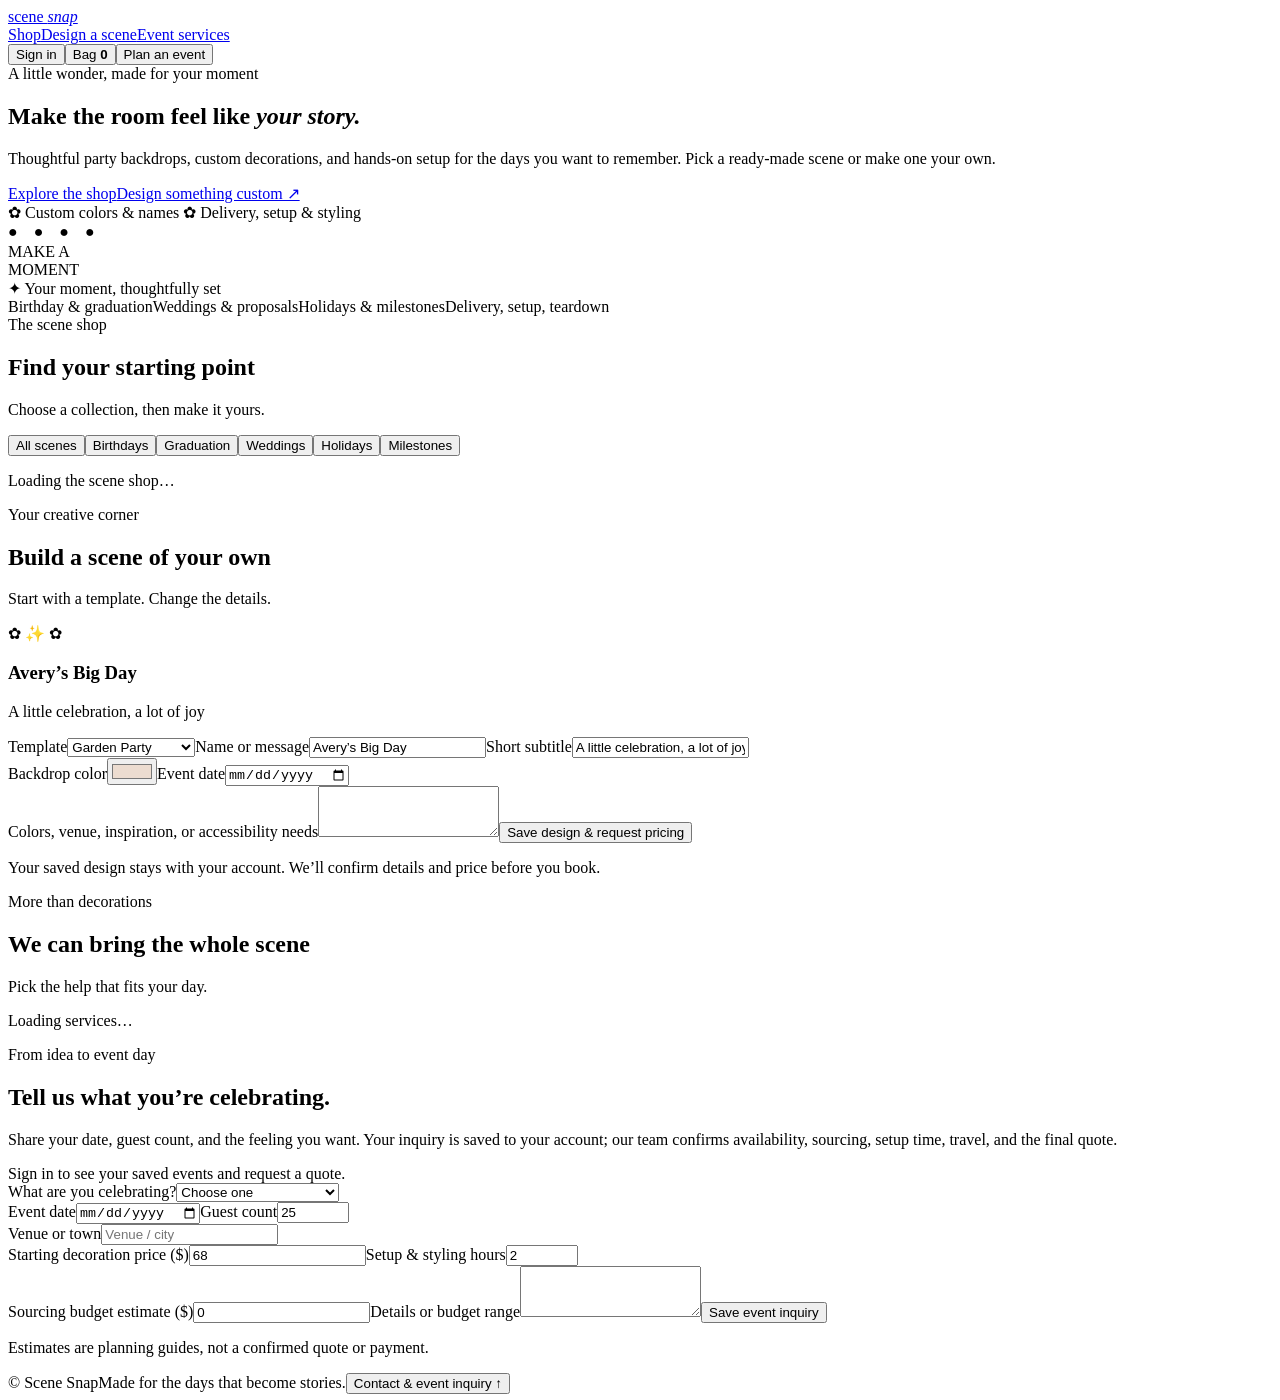
==== commit 639e6e6c: "Load editable services and custom pages" ====
--- a/index.html
+++ b/index.html
@@ -1,10 +1,10 @@
 <!doctype html><html lang="en"><head><meta charset="utf-8"><meta name="viewport" content="width=device-width,initial-scale=1"><title>Scene Snap · Make the moment</title><link rel="stylesheet" href="/static/styles.css"></head><body>
-<header class="wrap topbar"><a class="brand" href="/">scene <i>snap</i></a><nav><a href="#shop">Shop</a><a href="#design">Design a scene</a><a href="#services">Event services</a></nav><div class="top-actions"><button class="text-btn" id="openAccount">Sign in</button><button class="text-btn" id="openBag">Bag <b id="bagCount">0</b></button><button class="button" onclick="document.getElementById('inquiry').scrollIntoView({behavior:'smooth'})">Plan an event</button></div></header>
+<header class="wrap topbar"><a class="brand" href="/">scene <i>snap</i></a><nav id="mainNav"><a href="#shop">Shop</a><a href="#design">Design a scene</a><a href="#services">Event services</a><span id="customPageLinks"></span></nav><div class="top-actions"><button class="text-btn" id="openAccount">Sign in</button><button class="text-btn" id="openBag">Bag <b id="bagCount">0</b></button><button class="button" onclick="document.getElementById('inquiry').scrollIntoView({behavior:'smooth'})">Plan an event</button></div></header>
 <main class="wrap"><section class="hero"><div><div class="eyebrow">A little wonder, made for your moment</div><h1>Make the room feel like <em>your story.</em></h1><p>Thoughtful party backdrops, custom decorations, and hands-on setup for the days you want to remember. Pick a ready-made scene or make one your own.</p><div class="actions"><a class="button" href="#shop">Explore the shop</a><a class="outline" href="#design">Design something custom ↗</a></div><div class="hero-points">✿ Custom colors & names <span>✿</span> Delivery, setup & styling</div></div><div class="hero-image"><div class="arch"></div><div class="balloons">●　●　●　●</div><div class="display-sign">MAKE A<br>MOMENT</div><div class="hero-note">✦ Your moment, thoughtfully set</div></div></section>
 <section class="trust"><span>Birthday & graduation</span><span>Weddings & proposals</span><span>Holidays & milestones</span><span>Delivery, setup, teardown</span></section>
 <section class="section" id="shop"><div class="section-head"><div><div class="eyebrow">The scene shop</div><h2>Find your starting point</h2></div><p>Choose a collection, then make it yours.</p></div><div class="filters" id="filters"><button class="filter active" data-cat="All">All scenes</button><button class="filter" data-cat="Birthday">Birthdays</button><button class="filter" data-cat="Graduation">Graduation</button><button class="filter" data-cat="Wedding">Weddings</button><button class="filter" data-cat="Holiday">Holidays</button><button class="filter" data-cat="Milestone">Milestones</button></div><div class="product-grid" id="products"><p class="muted">Loading the scene shop…</p></div></section>
 <section class="section" id="design"><div class="section-head"><div><div class="eyebrow">Your creative corner</div><h2>Build a scene of your own</h2></div><p>Start with a template. Change the details.</p></div><div class="builder"><div class="design-preview" id="designPreview"><div class="preview-card"><div id="previewIcon">✿ ✨ ✿</div><h3 id="previewTitle">Avery’s Big Day</h3><p id="previewSubtitle">A little celebration, a lot of joy</p></div></div><form id="designForm" class="form-panel"><label>Template<select name="template"><option>Garden Party</option><option>Modern Milestone</option><option>Golden Hour</option><option>Little Star</option></select></label><label>Name or message<input name="title" value="Avery’s Big Day" maxlength="100" required></label><label>Short subtitle<input name="subtitle" value="A little celebration, a lot of joy" maxlength="140"></label><div class="form-row"><label>Backdrop color<input name="color" type="color" value="#ecdcd0"></label><label>Event date<input name="event_date" type="date"></label></div><label>Colors, venue, inspiration, or accessibility needs<textarea name="notes" rows="3" maxlength="2000"></textarea></label><button class="button" type="submit">Save design & request pricing</button><p class="form-hint">Your saved design stays with your account. We’ll confirm details and price before you book.</p></form></div></section>
-<section class="section" id="services"><div class="section-head"><div><div class="eyebrow">More than decorations</div><h2>We can bring the whole scene</h2></div><p>Pick the help that fits your day.</p></div><div class="service-grid"><article class="service-card"><b>✦</b><h3>Custom design</h3><p>Personalized colors, signage, favors, and coordinated decorations.</p></article><article class="service-card"><b>□</b><h3>Source & gather</h3><p>We build a sourcing list, track costs, and bring all the pieces together.</p></article><article class="service-card"><b>◷</b><h3>Setup & styling</h3><p>Choose delivery, event-day styling, and teardown. Labor and travel are included in your estimate.</p></article></div></section>
+<section class="section" id="services"><div class="section-head"><div><div class="eyebrow">More than decorations</div><h2>We can bring the whole scene</h2></div><p>Pick the help that fits your day.</p></div><div class="service-grid" id="servicesGrid"><p class="muted">Loading services…</p></div></section>
 <section class="section inquiry-section" id="inquiry"><div><div class="eyebrow">From idea to event day</div><h2>Tell us what you’re celebrating.</h2><p>Share your date, guest count, and the feeling you want. Your inquiry is saved to your account; our team confirms availability, sourcing, setup time, travel, and the final quote.</p><div class="estimate-box" id="estimateBox">Sign in to see your saved events and request a quote.</div></div><form id="eventForm" class="form-panel"><label>What are you celebrating?<select name="event_type" required><option value="">Choose one</option><option>Birthday</option><option>Graduation</option><option>Wedding</option><option>Holiday gathering</option><option>Proposal or anniversary</option><option>Other celebration</option></select></label><div class="form-row"><label>Event date<input type="date" name="event_date" required></label><label>Guest count<input type="number" name="guest_count" min="0" max="10000" value="25"></label></div><label>Venue or town<input name="venue" maxlength="200" placeholder="Venue / city"></label><div class="form-row"><label>Starting decoration price ($)<input type="number" name="decor_price" min="0" step="1" value="68"></label><label>Setup & styling hours<input type="number" name="service_hours" min="0" max="500" step="0.5" value="2"></label></div><label>Sourcing budget estimate ($)<input type="number" name="sourcing_cost" min="0" step="1" value="0"></label><label>Details or budget range<textarea name="details" rows="3" maxlength="4000"></textarea></label><button class="button" type="submit">Save event inquiry</button><p class="form-hint">Estimates are planning guides, not a confirmed quote or payment.</p></form></section>
 <section class="account-panel" id="accountPanel" hidden><div class="section-head"><div><div class="eyebrow">Your account</div><h2 id="helloUser">Your celebrations</h2></div><button class="outline" id="logoutButton">Sign out</button></div><div class="account-columns"><div><h3>Your orders</h3><div id="ordersList" class="data-list"></div></div><div><h3>Your events</h3><div id="eventsList" class="data-list"></div></div><div><h3>Your saved designs</h3><div id="designsList" class="data-list"></div></div></div><a id="workroomLink" class="button" href="/workroom" hidden>Open workroom →</a><a id="ceoLink" class="button" href="/ceo" hidden>Open CEO office →</a></section>
 <footer class="footer"><span>© <span id="year"></span> Scene Snap</span><span>Made for the days that become stories.</span><span><button class="text-btn" id="footerContact">Contact & event inquiry ↑</button></span></footer></main>
